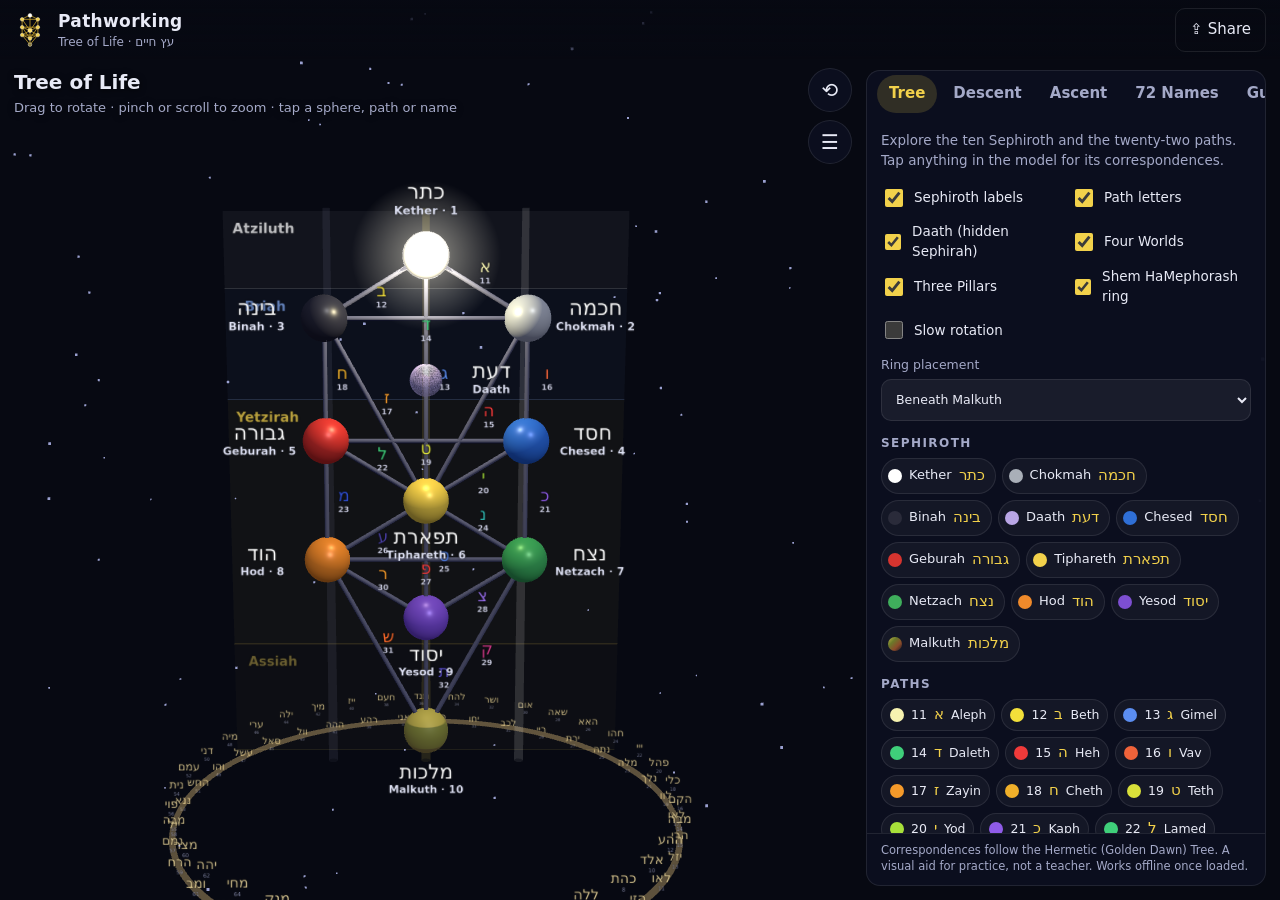
==== pathworking/index.html @ 169f3623 "Publish apps from fe48fe59488e8615f50205cc344f015e249ae3d2" ====
<!DOCTYPE html>
<html lang="en">
<head>
<meta charset="utf-8">
<meta name="viewport" content="width=device-width, initial-scale=1, viewport-fit=cover">
<title>Pathworking — Tree of Life</title>
<meta name="description" content="A 3D Tree of Life for Kabbalistic pathworking: the Lightning Flash descent that opens the channels, the Serpent of Wisdom ascending the 22 paths, and the 72 Names of the Shem HaMephorash.">
<meta name="theme-color" content="#070912">
<meta name="color-scheme" content="dark">
<meta name="apple-mobile-web-app-capable" content="yes">
<meta name="apple-mobile-web-app-status-bar-style" content="black-translucent">
<meta name="apple-mobile-web-app-title" content="Pathworking">
<link rel="manifest" href="manifest.webmanifest">
<link rel="icon" href="icons/icon.svg" type="image/svg+xml">
<link rel="apple-touch-icon" href="icons/apple-touch-icon.png">
<link rel="stylesheet" href="styles.css">
</head>
<body>
<a class="skip-link" href="#panel">Skip to controls</a>

<header class="topbar">
  <div class="brand">
    <svg class="brand-icon" viewBox="0 0 64 64" aria-hidden="true"><use href="icons/icon.svg#tree"></use></svg>
    <div>
      <h1>Pathworking</h1>
      <p class="brand-sub">Tree of Life · עץ חיים</p>
    </div>
  </div>
  <div class="topbar-actions">
    <button id="share-btn" class="btn btn-ghost" type="button" title="Share this app">
      <span aria-hidden="true">⇪</span> Share
    </button>
    <button id="install-btn" class="btn btn-gold" type="button" hidden>Install</button>
  </div>
</header>

<main class="stage">
  <div id="scene" class="scene" aria-live="off"></div>

  <div class="hud" aria-live="polite">
    <div id="hud-title" class="hud-title">Tree of Life</div>
    <div id="hud-sub" class="hud-sub">Drag to rotate · pinch or scroll to zoom · tap a sphere, path or name</div>
  </div>

  <div class="scene-tools">
    <button id="reset-view" class="icon-btn" type="button" title="Reset view" aria-label="Reset view">⟲</button>
    <button id="toggle-panel" class="icon-btn" type="button" title="Show or hide controls" aria-label="Show or hide controls" aria-expanded="true">☰</button>
  </div>

  <div id="toast" class="toast" role="status" aria-live="polite" hidden></div>

  <aside id="panel" class="panel" aria-label="Controls">
    <div class="panel-grip" aria-hidden="true"></div>
    <nav class="tabs" role="tablist" aria-label="Modes">
      <button class="tab" role="tab" data-tab="tree" aria-selected="true">Tree</button>
      <button class="tab" role="tab" data-tab="descent" aria-selected="false">Descent</button>
      <button class="tab" role="tab" data-tab="ascent" aria-selected="false">Ascent</button>
      <button class="tab" role="tab" data-tab="names" aria-selected="false">72 Names</button>
      <button class="tab" role="tab" data-tab="guide" aria-selected="false">Guide</button>
    </nav>

    <div class="panel-body">
      <!-- TREE -->
      <section class="tabpanel" data-tab="tree" role="tabpanel">
        <p class="lead">Explore the ten Sephiroth and the twenty-two paths. Tap anything in the model for its correspondences.</p>
        <div class="toggles">
          <label class="toggle"><input type="checkbox" data-opt="labels" checked> Sephiroth labels</label>
          <label class="toggle"><input type="checkbox" data-opt="pathLabels" checked> Path letters</label>
          <label class="toggle"><input type="checkbox" data-opt="daath" checked> Daath (hidden Sephirah)</label>
          <label class="toggle"><input type="checkbox" data-opt="worlds" checked> Four Worlds</label>
          <label class="toggle"><input type="checkbox" data-opt="pillars" checked> Three Pillars</label>
          <label class="toggle"><input type="checkbox" data-opt="ring" checked> Shem HaMephorash ring</label>
          <label class="toggle"><input type="checkbox" data-opt="autoRotate"> Slow rotation</label>
        </div>
        <label class="field">Ring placement
          <select id="ring-place">
            <option value="base">Beneath Malkuth</option>
            <option value="encircle">Encircling the Tree</option>
            <option value="crown">Above Kether</option>
          </select>
        </label>
        <h2 class="h">Sephiroth</h2>
        <div id="seph-list" class="chip-grid"></div>
        <h2 class="h">Paths</h2>
        <div id="path-list" class="chip-grid chip-grid-dense"></div>
        <div id="detail" class="card" hidden></div>
      </section>

      <!-- DESCENT -->
      <section class="tabpanel" data-tab="descent" role="tabpanel" hidden>
        <p class="lead">The Light descends from the Source and opens each channel in turn. Follow it with your breath, resting at each Sephirah.</p>
        <label class="field">Sequence
          <select id="descent-preset">
            <option value="flash">Lightning Flash — Kether to Malkuth through all ten</option>
            <option value="middle">Middle Pillar — down the Pillar of Equilibrium</option>
          </select>
        </label>
        <div class="transport">
          <button class="btn" data-act="d-restart" type="button" title="Restart">⏮</button>
          <button class="btn" data-act="d-prev" type="button" title="Previous Sephirah">◀</button>
          <button class="btn btn-gold btn-wide" data-act="d-play" type="button">▶ Begin</button>
          <button class="btn" data-act="d-next" type="button" title="Next Sephirah">▶|</button>
        </div>
        <div class="row2">
          <label class="field">Travel (s)<input id="d-travel" type="number" min="0.5" max="30" step="0.5" value="3"></label>
          <label class="field">Rest at each (s)<input id="d-hold" type="number" min="0" max="300" step="1" value="8"></label>
        </div>
        <div class="progress"><div id="d-bar" class="bar"></div></div>
        <ol id="d-steps" class="steps"></ol>
        <div id="d-detail" class="card"></div>
      </section>

      <!-- ASCENT -->
      <section class="tabpanel" data-tab="ascent" role="tabpanel" hidden>
        <p class="lead">The Serpent of Wisdom (Nechushtan) climbs from Malkuth to Kether, touching each of the twenty-two paths in order from the 32nd to the 11th.</p>
        <div class="row2">
          <label class="field">Form
            <select id="serpent-kind">
              <option value="serpent">Serpent — green &amp; gold</option>
              <option value="dragon">Dragon — crimson &amp; gold</option>
            </select>
          </label>
          <label class="field">Seconds per path<input id="s-travel" type="number" min="1" max="120" step="1" value="6"></label>
        </div>
        <div class="transport">
          <button class="btn" data-act="s-restart" type="button" title="Restart">⏮</button>
          <button class="btn" data-act="s-prev" type="button" title="Previous path">◀</button>
          <button class="btn btn-gold btn-wide" data-act="s-play" type="button">▶ Begin ascent</button>
          <button class="btn" data-act="s-next" type="button" title="Next path">▶|</button>
        </div>
        <div class="progress"><div id="s-bar" class="bar bar-green"></div></div>
        <div id="s-detail" class="card"></div>
        <ol id="s-steps" class="steps steps-compact"></ol>
      </section>

      <!-- NAMES -->
      <section class="tabpanel" data-tab="names" role="tabpanel" hidden>
        <p class="lead">The Shem HaMephorash — the 72 Names — is drawn from Exodus 14:19–21. Each verse holds exactly 72 letters; the <em>n</em>th Name joins letter <em>n</em> of verse 19, letter <em>n</em> of verse 20 read backwards, and letter <em>n</em> of verse 21.</p>
        <div class="row2">
          <label class="field">Find a Name<input id="shem-search" type="search" placeholder="number, letters or angel"></label>
          <label class="toggle toggle-inline"><input id="shem-derive" type="checkbox"> Show derivation</label>
        </div>
        <div id="shem-detail" class="card" hidden></div>
        <div id="shem-derivation" class="derivation" hidden></div>
        <div id="shem-grid" class="shem-grid"></div>
      </section>

      <!-- GUIDE -->
      <section class="tabpanel" data-tab="guide" role="tabpanel" hidden>
        <p class="lead">A step-by-step pathworking for any of the twenty-two paths, with the model lighting the way. Suggested timings are only a rhythm; linger where you need to.</p>
        <label class="field">Path
          <select id="guide-path"></select>
        </label>
        <div class="row2">
          <label class="toggle toggle-inline"><input id="guide-auto" type="checkbox"> Auto-advance</label>
          <label class="toggle toggle-inline"><input id="guide-breath" type="checkbox"> Breath pacer</label>
        </div>
        <div id="breath" class="breath" hidden>
          <div class="breath-circle"></div>
          <div class="breath-label" id="breath-label">Inhale</div>
        </div>
        <div class="transport">
          <button class="btn" data-act="g-prev" type="button">◀ Back</button>
          <button class="btn btn-gold btn-wide" data-act="g-play" type="button">▶ Start</button>
          <button class="btn" data-act="g-next" type="button">Next ▶</button>
        </div>
        <div class="progress"><div id="g-bar" class="bar bar-violet"></div></div>
        <div id="g-step" class="card guide-step"></div>
        <ol id="g-steps" class="steps steps-compact"></ol>
        <label class="field">Journal (kept on this device only)
          <textarea id="g-notes" rows="4" placeholder="What did you see, meet, hear? Write it down before it fades."></textarea>
        </label>
      </section>
    </div>

    <footer class="panel-foot">
      <p>Correspondences follow the Hermetic (Golden Dawn) Tree. A visual aid for practice, not a teacher. Works offline once loaded.</p>
    </footer>
  </aside>
</main>

<script type="module" src="app.js"></script>
</body>
</html>
---- pathworking/styles.css ----
/* Pathworking — styles. Dark by design: the model is the light source. */
:root {
  --bg: #070912;
  --panel: rgba(13, 16, 32, 0.92);
  --panel-solid: #0d1020;
  --line: rgba(255, 255, 255, 0.09);
  --text: #e8eaf6;
  --muted: #a4a9c8;
  --gold: #f2d14b;
  --gold-deep: #c9a227;
  --violet: #9a7cf0;
  --green: #5fd38a;
  --danger: #f06a6a;
  --radius: 14px;
  --panel-w: 400px;
  --top-h: 60px;
  --font: system-ui, -apple-system, "Segoe UI", Roboto, "Helvetica Neue", Arial, sans-serif;
  --hebrew: "Noto Serif Hebrew", "David", "Times New Roman", serif;
}
* { box-sizing: border-box; }
[hidden] { display: none !important; }
html, body { height: 100%; margin: 0; }
body {
  background: var(--bg);
  color: var(--text);
  font: 15px/1.45 var(--font);
  overflow: hidden;
  -webkit-tap-highlight-color: transparent;
}
h1, h2, h3, p { margin: 0; }
button, input, select, textarea { font: inherit; color: inherit; }
.skip-link { position: absolute; left: -999px; top: 8px; background: var(--gold); color: #000; padding: 8px 12px; border-radius: 8px; z-index: 100; }
.skip-link:focus { left: 8px; }

/* top bar */
.topbar {
  position: fixed; inset: 0 0 auto 0; height: var(--top-h);
  padding: 0 14px 0 12px; padding-top: env(safe-area-inset-top);
  display: flex; align-items: center; justify-content: space-between; gap: 12px;
  background: linear-gradient(to bottom, rgba(7, 9, 18, 0.95), rgba(7, 9, 18, 0.55));
  z-index: 20;
}
.brand { display: flex; align-items: center; gap: 10px; }
.brand-icon { width: 36px; height: 36px; }
.brand h1 { font-size: 17px; font-weight: 700; letter-spacing: 0.02em; }
.brand-sub { font-size: 12px; color: var(--muted); }
.topbar-actions { display: flex; gap: 8px; }

/* buttons */
.btn {
  border: 1px solid var(--line); background: rgba(255, 255, 255, 0.05);
  border-radius: 10px; padding: 10px 14px; cursor: pointer; min-height: 44px; min-width: 44px;
  transition: background .15s, transform .05s;
}
.btn:hover { background: rgba(255, 255, 255, 0.1); }
.btn:active { transform: translateY(1px); }
.btn:focus-visible, .tab:focus-visible, .icon-btn:focus-visible, .chip:focus-visible, .shem:focus-visible { outline: 2px solid var(--gold); outline-offset: 2px; }
.btn-gold { background: var(--gold); color: #1a1400; border-color: var(--gold-deep); font-weight: 700; }
.btn-gold:hover { background: #ffe066; }
.btn-ghost { background: transparent; }
.btn-wide { flex: 1; }
.icon-btn {
  width: 44px; height: 44px; border-radius: 50%; border: 1px solid var(--line);
  background: var(--panel); color: var(--text); font-size: 20px; cursor: pointer;
  backdrop-filter: blur(8px);
}

/* stage */
.stage { position: fixed; inset: 0; }
.scene { position: absolute; inset: 0; }
.scene canvas { display: block; width: 100% !important; height: 100% !important; }
.hud {
  position: absolute; left: 14px; top: calc(var(--top-h) + env(safe-area-inset-top) + 8px);
  max-width: min(60vw, 420px); pointer-events: none; z-index: 5;
  text-shadow: 0 1px 6px rgba(0, 0, 0, 0.8);
}
.hud-title { font-size: 20px; font-weight: 700; }
@media (max-width: 899px) { .hud-title { font-size: 16px; } .hud-sub { font-size: 12px; } .hud { max-width: 64vw; } }
.hud-sub { font-size: 13px; color: var(--muted); margin-top: 2px; }
.hud .heb { font-family: var(--hebrew); font-size: 1.25em; color: var(--gold); margin-left: 6px; }
.scene-tools { position: absolute; right: 14px; top: calc(var(--top-h) + env(safe-area-inset-top) + 8px); display: flex; flex-direction: column; gap: 8px; z-index: 6; }

.toast {
  position: absolute; left: 50%; bottom: calc(50vh + 12px); transform: translateX(-50%);
  background: var(--gold); color: #1a1400; padding: 10px 16px; border-radius: 999px; font-weight: 600;
  z-index: 30; box-shadow: 0 6px 24px rgba(0, 0, 0, 0.5);
}

/* panel: bottom sheet on phones, side panel on wide screens */
.panel {
  position: absolute; left: 0; right: 0; bottom: 0; z-index: 10;
  background: var(--panel); backdrop-filter: blur(14px); -webkit-backdrop-filter: blur(14px);
  border-top: 1px solid var(--line); border-radius: 18px 18px 0 0;
  display: flex; flex-direction: column;
  max-height: 52vh; transition: transform .25s ease;
  padding-bottom: env(safe-area-inset-bottom);
}
.panel.collapsed { transform: translateY(calc(100% - 58px - env(safe-area-inset-bottom))); }
.panel-grip { width: 44px; height: 4px; border-radius: 2px; background: rgba(255, 255, 255, 0.25); margin: 8px auto 4px; }
.tabs { display: flex; gap: 4px; padding: 4px 10px 8px; overflow-x: auto; scrollbar-width: none; }
.tabs::-webkit-scrollbar { display: none; }
.tab {
  flex: 1 0 auto; border: 0; background: transparent; color: var(--muted); padding: 8px 12px; min-height: 38px;
  border-radius: 999px; cursor: pointer; white-space: nowrap; font-weight: 600;
}
.tab[aria-selected="true"] { background: rgba(242, 209, 75, 0.16); color: var(--gold); }
.panel-body { overflow-y: auto; padding: 4px 14px 12px; flex: 1; -webkit-overflow-scrolling: touch; }
.panel-foot { padding: 8px 14px 10px; border-top: 1px solid var(--line); font-size: 11.5px; color: var(--muted); }

@media (min-width: 900px) {
  .panel {
    top: calc(var(--top-h) + env(safe-area-inset-top) + 10px); right: 14px; bottom: 14px; left: auto; width: var(--panel-w);
    max-height: none; border-radius: var(--radius); border: 1px solid var(--line);
  }
  .panel.collapsed { transform: translateX(calc(100% + 20px)); }
  .panel-grip { display: none; }
  .scene-tools { right: calc(var(--panel-w) + 28px); }
  .panel.collapsed ~ .scene-tools, .stage.panel-hidden .scene-tools { right: 14px; }
  .hud { max-width: calc(100vw - var(--panel-w) - 120px); }
  .toast { bottom: 28px; }
}

/* content */
.lead { color: var(--muted); font-size: 13.5px; margin: 6px 0 10px; }
.h { font-size: 12px; text-transform: uppercase; letter-spacing: 0.12em; color: var(--muted); margin: 14px 0 6px; }
.toggles { display: grid; grid-template-columns: 1fr 1fr; gap: 6px 10px; margin: 6px 0; }
.toggle { display: flex; align-items: center; gap: 8px; min-height: 36px; font-size: 13.5px; }
.toggle input { width: 18px; height: 18px; accent-color: var(--gold); }
.toggle-inline { margin-top: 18px; }
.field { display: flex; flex-direction: column; gap: 4px; font-size: 12.5px; color: var(--muted); margin: 8px 0; }
.field input, .field select, .field textarea {
  background: rgba(255, 255, 255, 0.06); border: 1px solid var(--line); border-radius: 10px;
  padding: 9px 10px; color: var(--text); min-height: 42px; width: 100%;
}
.field textarea { min-height: 80px; resize: vertical; }
.field select option { background: var(--panel-solid); }
.row2 { display: grid; grid-template-columns: 1fr 1fr; gap: 10px; }
.transport { display: flex; gap: 6px; margin: 8px 0; }
.progress { height: 6px; background: rgba(255, 255, 255, 0.08); border-radius: 3px; overflow: hidden; margin: 6px 0 10px; }
.bar { height: 100%; width: 0%; background: linear-gradient(90deg, #fff6c8, var(--gold)); transition: width .2s linear; }
.bar-green { background: linear-gradient(90deg, #cfffdd, var(--green)); }
.bar-violet { background: linear-gradient(90deg, #e2d8ff, var(--violet)); }

.steps { list-style: none; margin: 6px 0; padding: 0; display: grid; gap: 4px; }
.steps li {
  display: flex; align-items: center; gap: 10px; padding: 8px 10px; border-radius: 10px;
  border: 1px solid transparent; background: rgba(255, 255, 255, 0.03); cursor: pointer; min-height: 40px;
}
.steps li .dot { width: 12px; height: 12px; border-radius: 50%; flex: none; box-shadow: 0 0 0 2px rgba(0,0,0,.4) inset; }
.steps li .heb { font-family: var(--hebrew); font-size: 17px; color: var(--gold); min-width: 2.4em; text-align: right; }
.steps li .num { color: var(--muted); font-size: 12px; min-width: 1.6em; }
.steps li .lbl { flex: 1; }
.steps li .sub { color: var(--muted); font-size: 12px; }
.steps li.done { opacity: 0.55; }
.steps li.active { border-color: var(--gold); background: rgba(242, 209, 75, 0.1); opacity: 1; }
.steps-compact { grid-template-columns: 1fr 1fr; }
.steps-compact li { padding: 6px 8px; min-height: 36px; }

.chip-grid { display: flex; flex-wrap: wrap; gap: 6px; }
.chip {
  border: 1px solid var(--line); background: rgba(255, 255, 255, 0.04); border-radius: 999px;
  padding: 6px 10px 6px 6px; display: inline-flex; align-items: center; gap: 7px; cursor: pointer; min-height: 36px; font-size: 13px;
}
.chip .dot { width: 14px; height: 14px; border-radius: 50%; }
.chip .heb { font-family: var(--hebrew); color: var(--gold); font-size: 15px; }
.chip.active { border-color: var(--gold); }
.chip-grid-dense .chip { padding: 4px 8px; min-height: 32px; font-size: 12.5px; }

.card {
  margin: 10px 0; padding: 12px 14px; border-radius: var(--radius);
  background: rgba(255, 255, 255, 0.05); border: 1px solid var(--line);
}
.card .title { display: flex; align-items: baseline; gap: 10px; flex-wrap: wrap; }
.card .title .heb { font-family: var(--hebrew); font-size: 28px; color: var(--gold); }
.card .title .name { font-size: 18px; font-weight: 700; }
.card .title .meta { color: var(--muted); font-size: 13px; }
.card dl { display: grid; grid-template-columns: auto 1fr; gap: 3px 12px; margin: 8px 0 0; font-size: 13.5px; }
.card dt { color: var(--muted); }
.card dd { margin: 0; }
.card dd .heb { font-family: var(--hebrew); color: var(--gold); margin-left: 6px; }
.card .note { margin-top: 8px; color: var(--muted); font-size: 13px; }
.card .swatch { display: inline-block; width: 12px; height: 12px; border-radius: 3px; vertical-align: -2px; margin-right: 6px; border: 1px solid rgba(255,255,255,.25); }
.card .big-heb { font-family: var(--hebrew); font-size: 52px; line-height: 1.1; color: var(--gold); text-align: center; letter-spacing: 0.06em; text-shadow: 0 0 24px rgba(242, 209, 75, 0.45); margin: 6px 0; }
.card .center { text-align: center; color: var(--muted); }
.card .close { float: right; background: transparent; border: 0; color: var(--muted); font-size: 18px; cursor: pointer; min-width: 36px; min-height: 36px; }

.guide-step .step-title { font-size: 17px; font-weight: 700; margin-bottom: 4px; }
.guide-step .step-where { color: var(--muted); font-size: 12.5px; margin-bottom: 8px; }
.guide-step p { margin: 6px 0; }
.guide-step .vibrate { font-weight: 700; color: var(--gold); }
.guide-step .timer { display: flex; justify-content: space-between; color: var(--muted); font-size: 12.5px; margin-top: 8px; }

.shem-grid { display: grid; grid-template-columns: repeat(auto-fill, minmax(78px, 1fr)); gap: 6px; margin-top: 8px; }
.shem {
  border: 1px solid var(--line); background: rgba(255, 255, 255, 0.04); border-radius: 10px; padding: 6px 4px; cursor: pointer;
  display: flex; flex-direction: column; align-items: center; gap: 2px; min-height: 64px;
}
.shem .heb { font-family: var(--hebrew); font-size: 22px; color: var(--gold); }
.shem .num { font-size: 11px; color: var(--muted); }
.shem .ang { font-size: 10.5px; color: var(--text); opacity: 0.85; white-space: nowrap; overflow: hidden; text-overflow: ellipsis; max-width: 100%; }
.shem.active { border-color: var(--gold); background: rgba(242, 209, 75, 0.12); }
.shem.dim { opacity: 0.3; }

.derivation { margin: 8px 0; padding: 10px; border-radius: var(--radius); background: rgba(255, 255, 255, 0.04); border: 1px solid var(--line); overflow-x: auto; }
.derivation .vrow { display: flex; align-items: center; gap: 8px; margin: 4px 0; }
.derivation .vlabel { font-size: 11px; color: var(--muted); min-width: 56px; }
.derivation .vletters { display: flex; flex-direction: row-reverse; gap: 1px; }
.derivation .vl { font-family: var(--hebrew); font-size: 15px; width: 15px; text-align: center; color: var(--muted); border-radius: 3px; }
.derivation .vl.hit { color: #1a1400; background: var(--gold); font-weight: 700; }
.derivation .vl.col { background: rgba(242, 209, 75, 0.14); }
.derivation .vnote { font-size: 11.5px; color: var(--muted); margin-top: 6px; }

/* breath pacer */
.breath { display: grid; place-items: center; height: 120px; position: relative; margin: 4px 0; }
.breath-circle {
  width: 56px; height: 56px; border-radius: 50%;
  background: radial-gradient(circle, rgba(255, 246, 200, 0.95), rgba(242, 209, 75, 0.35));
  box-shadow: 0 0 30px rgba(242, 209, 75, 0.4);
  animation: box-breath 16s ease-in-out infinite;
}
.breath-label { position: absolute; bottom: 2px; color: var(--muted); font-size: 12.5px; }
@keyframes box-breath {
  0% { transform: scale(0.6); } 25% { transform: scale(1.6); } 50% { transform: scale(1.6); } 75% { transform: scale(0.6); } 100% { transform: scale(0.6); }
}
@media (prefers-reduced-motion: reduce) {
  .breath-circle { animation-duration: 16s; }
  .panel, .bar { transition: none; }
}
.sr-only { position: absolute; width: 1px; height: 1px; overflow: hidden; clip: rect(0 0 0 0); }
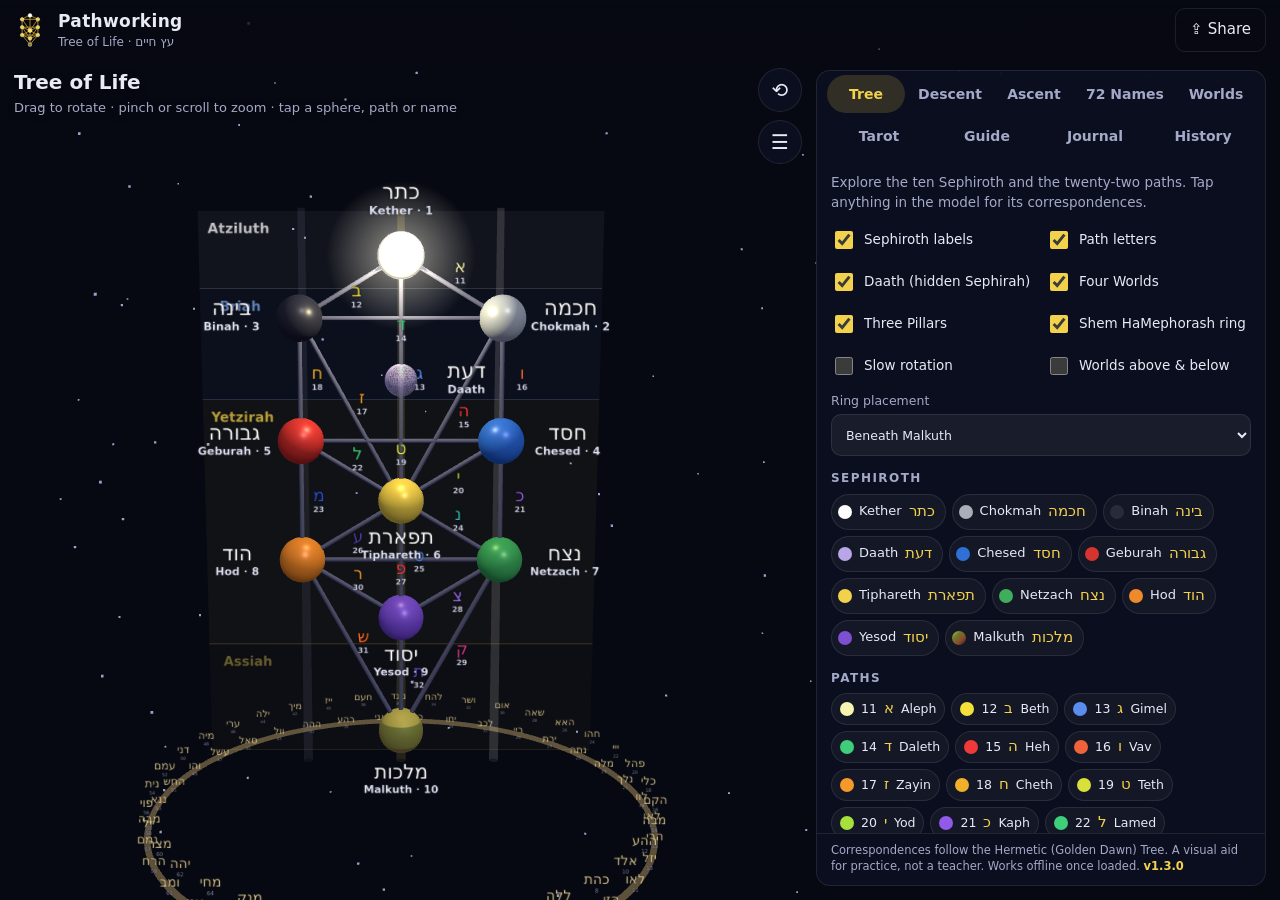
==== commit e1247e39: "Publish apps from 6b3a32b280dfa34b4a1d6c3a99dc6ec7cbdf11f5" ====
--- a/pathworking/index.html
+++ b/pathworking/index.html
@@ -4,7 +4,7 @@
 <meta charset="utf-8">
 <meta name="viewport" content="width=device-width, initial-scale=1, viewport-fit=cover">
 <title>Pathworking — Tree of Life</title>
-<meta name="description" content="A 3D Tree of Life for Kabbalistic pathworking: the Lightning Flash descent that opens the channels, the Serpent of Wisdom ascending the 22 paths, and the 72 Names of the Shem HaMephorash.">
+<meta name="description" content="A 3D Tree of Life for Kabbalistic pathworking: the Lightning Flash descent that opens the channels, the Serpent of Wisdom ascending the 22 paths, the 72 Names of the Shem HaMephorash, a guided pathworking with protection and preparation, and a private journal.">
 <meta name="theme-color" content="#070912">
 <meta name="color-scheme" content="dark">
 <meta name="apple-mobile-web-app-capable" content="yes">
@@ -56,7 +56,11 @@
       <button class="tab" role="tab" data-tab="descent" aria-selected="false">Descent</button>
       <button class="tab" role="tab" data-tab="ascent" aria-selected="false">Ascent</button>
       <button class="tab" role="tab" data-tab="names" aria-selected="false">72 Names</button>
+      <button class="tab" role="tab" data-tab="worlds" aria-selected="false">Worlds</button>
+      <button class="tab" role="tab" data-tab="tarot" aria-selected="false">Tarot</button>
       <button class="tab" role="tab" data-tab="guide" aria-selected="false">Guide</button>
+      <button class="tab" role="tab" data-tab="journal" aria-selected="false">Journal</button>
+      <button class="tab" role="tab" data-tab="history" aria-selected="false">History</button>
     </nav>
 
     <div class="panel-body">
@@ -71,6 +75,7 @@
           <label class="toggle"><input type="checkbox" data-opt="pillars" checked> Three Pillars</label>
           <label class="toggle"><input type="checkbox" data-opt="ring" checked> Shem HaMephorash ring</label>
           <label class="toggle"><input type="checkbox" data-opt="autoRotate"> Slow rotation</label>
+          <label class="toggle"><input type="checkbox" data-opt="ladder"> Worlds above &amp; below</label>
         </div>
         <label class="field">Ring placement
           <select id="ring-place">
@@ -145,12 +150,92 @@
         <div id="shem-grid" class="shem-grid"></div>
       </section>
 
+      <!-- WORLDS -->
+      <section class="tabpanel" data-tab="worlds" role="tabpanel" hidden>
+        <p class="lead">The Tree you see is the Tree of one World. Four Worlds rise above it in ever subtler substance, and four Shells hang inverted below it. Tap a World on the model or in the list for its attributes.</p>
+        <label class="toggle"><input type="checkbox" id="ladder-toggle"> Show the Worlds above and the Shells below on the model (Jacob's Ladder)</label>
+        <h2 class="h">The Four Worlds above</h2>
+        <div id="worlds-list" class="world-list"></div>
+        <h2 class="h">The Four Shells below</h2>
+        <div id="shells-list" class="world-list"></div>
+        <div id="world-detail" class="card" hidden></div>
+        <details class="prep-sec" data-sec="ladder">
+          <summary><span class="prep-num">§</span> Jacob's Ladder <span class="prep-sub">how the Worlds join</span></summary>
+          <div class="prep-body" id="ladder-note"></div>
+        </details>
+        <details class="prep-sec prep-danger" data-sec="qliphoth">
+          <summary><span class="prep-num">!</span> The ten Qliphoth <span class="prep-sub">the shadow of each Sephirah</span></summary>
+          <div class="prep-body" id="qliphoth-note"></div>
+        </details>
+      </section>
+
+      <!-- TAROT -->
+      <section class="tabpanel" data-tab="tarot" role="tabpanel" hidden>
+        <p class="lead">The seventy-eight cards laid on the Tree: the twenty-two trumps on the paths, the forty pips on the Sephiroth in the four Worlds, the sixteen court cards on the letters of the Name. Tap a card; the model lights where it lives.</p>
+        <div class="row2">
+          <label class="field">Show
+            <select id="tarot-filter">
+              <option value="major">Major Arcana · the 22 trumps</option>
+              <option value="wands">Wands · Fire · Atziluth</option>
+              <option value="cups">Cups · Water · Briah</option>
+              <option value="swords">Swords · Air · Yetzirah</option>
+              <option value="pentacles">Pentacles · Earth · Assiah</option>
+            </select>
+          </label>
+          <label class="field">Find a card<input id="tarot-search" type="search" placeholder="name, path, title"></label>
+        </div>
+        <div id="tarot-detail" class="card" hidden></div>
+        <div id="tarot-grid" class="tarot-grid"></div>
+        <details class="prep-sec" data-sec="tarot-uses">
+          <summary><span class="prep-num">1</span> How the Tarot is used <span class="prep-sub">pathworking, meditation, divination</span></summary>
+          <div class="prep-body" id="tarot-uses"></div>
+        </details>
+        <details class="prep-sec" data-sec="tarot-secret">
+          <summary><span class="prep-num">2</span> The hidden teaching <span class="prep-sub">what the cards keep, and who kept them</span></summary>
+          <div class="prep-body" id="tarot-secret"></div>
+        </details>
+        <details class="prep-sec" data-sec="tarot-sources">
+          <summary><span class="prep-num">§</span> Sources</summary>
+          <div class="prep-body" id="tarot-sources"></div>
+        </details>
+      </section>
+
       <!-- GUIDE -->
       <section class="tabpanel" data-tab="guide" role="tabpanel" hidden>
-        <p class="lead">A step-by-step pathworking for any of the twenty-two paths, with the model lighting the way. Suggested timings are only a rhythm; linger where you need to.</p>
+        <p class="lead">A step-by-step pathworking for any of the twenty-two paths, with the model lighting the way. Suggested timings are only a rhythm; linger where you need to. <strong>Read the preparation sections below before your first journey.</strong></p>
+
+        <div id="prep" class="prep">
+          <details class="prep-sec" data-sec="order">
+            <summary><span class="prep-num">1</span> Order of operations <span class="prep-sub">how to approach the Tree</span></summary>
+            <div class="prep-body" id="prep-order"></div>
+          </details>
+          <details class="prep-sec prep-danger" data-sec="dangers">
+            <summary><span class="prep-num">2</span> Dangers <span class="prep-sub">read before proceeding</span></summary>
+            <div class="prep-body" id="prep-dangers"></div>
+          </details>
+          <details class="prep-sec" data-sec="entering">
+            <summary><span class="prep-num">3</span> Entering the Tree <span class="prep-sub">three visualizations</span></summary>
+            <div class="prep-body" id="prep-entering"></div>
+          </details>
+          <details class="prep-sec" data-sec="protection">
+            <summary><span class="prep-num">4</span> Protection <span class="prep-sub">the symbols between Sephiroth</span></summary>
+            <div class="prep-body" id="prep-protection"></div>
+          </details>
+          <details class="prep-sec" data-sec="integration">
+            <summary><span class="prep-num">5</span> Integration <span class="prep-sub">before the next path</span></summary>
+            <div class="prep-body" id="prep-integration"></div>
+          </details>
+          <details class="prep-sec" data-sec="sources">
+            <summary><span class="prep-num">§</span> Sources <span class="prep-sub">where this comes from</span></summary>
+            <div class="prep-body" id="prep-sources"></div>
+          </details>
+        </div>
+
+        <h2 class="h">Guided pathworking</h2>
         <label class="field">Path
           <select id="guide-path"></select>
         </label>
+        <div id="guide-readiness" class="readiness"></div>
         <div class="row2">
           <label class="toggle toggle-inline"><input id="guide-auto" type="checkbox"> Auto-advance</label>
           <label class="toggle toggle-inline"><input id="guide-breath" type="checkbox"> Breath pacer</label>
@@ -167,14 +252,55 @@
         <div class="progress"><div id="g-bar" class="bar bar-violet"></div></div>
         <div id="g-step" class="card guide-step"></div>
         <ol id="g-steps" class="steps steps-compact"></ol>
-        <label class="field">Journal (kept on this device only)
-          <textarea id="g-notes" rows="4" placeholder="What did you see, meet, hear? Write it down before it fades."></textarea>
+        <label class="field">Quick notes for this path (kept on this device only)
+          <textarea id="g-notes" rows="3" placeholder="What did you see, meet, hear? Write it down before it fades."></textarea>
         </label>
+        <button class="btn btn-wide" id="g-log" type="button">✎ Log this session in the Journal</button>
+      </section>
+
+      <!-- JOURNAL -->
+      <section class="tabpanel" data-tab="journal" role="tabpanel" hidden>
+        <p class="lead">A record of every working and of what followed it in ordinary life. Everything stays on this device. Export regularly.</p>
+        <div id="j-summary" class="j-summary"></div>
+        <div class="transport">
+          <button class="btn btn-gold btn-wide" id="j-new" type="button">+ New entry</button>
+          <button class="btn" id="j-export" type="button" title="Export journal as JSON">⇩ JSON</button>
+          <button class="btn" id="j-export-md" type="button" title="Export journal as Markdown">⇩ MD</button>
+          <label class="btn" title="Import a JSON export">⇧<input id="j-import" type="file" accept="application/json" class="sr-only"></label>
+        </div>
+        <div class="row2">
+          <label class="field">Filter by path
+            <select id="j-filter"><option value="">All paths</option></select>
+          </label>
+          <label class="field">Sort
+            <select id="j-sort"><option value="newest">Newest first</option><option value="oldest">Oldest first</option><option value="path">By path</option></select>
+          </label>
+        </div>
+        <div id="j-editor" class="card j-editor" hidden></div>
+        <div id="j-list" class="j-list"></div>
+      </section>
+
+      <!-- HISTORY -->
+      <section class="tabpanel" data-tab="history" role="tabpanel" hidden>
+        <p class="lead">What changed in each release of this app: features added, things adjusted, and what was fixed. Newest first.</p>
+        <div class="row2">
+          <label class="field">Show
+            <select id="hist-filter">
+              <option value="">Everything</option>
+              <option value="feature">Features</option>
+              <option value="adjusted">Adjusted</option>
+              <option value="fixed">Fixed</option>
+              <option value="content">Content</option>
+            </select>
+          </label>
+          <div class="field">Current version<div id="hist-version" class="hist-version"></div></div>
+        </div>
+        <div id="hist-list" class="hist-list"></div>
       </section>
     </div>
 
     <footer class="panel-foot">
-      <p>Correspondences follow the Hermetic (Golden Dawn) Tree. A visual aid for practice, not a teacher. Works offline once loaded.</p>
+      <p>Correspondences follow the Hermetic (Golden Dawn) Tree. A visual aid for practice, not a teacher. Works offline once loaded. <span id="app-version" class="ver"></span></p>
     </footer>
   </aside>
 </main>
--- a/pathworking/styles.css
+++ b/pathworking/styles.css
@@ -12,7 +12,7 @@
   --green: #5fd38a;
   --danger: #f06a6a;
   --radius: 14px;
-  --panel-w: 400px;
+  --panel-w: 450px;
   --top-h: 60px;
   --font: system-ui, -apple-system, "Segoe UI", Roboto, "Helvetica Neue", Arial, sans-serif;
   --hebrew: "Noto Serif Hebrew", "David", "Times New Roman", serif;
@@ -100,7 +100,7 @@
 .tabs { display: flex; gap: 4px; padding: 4px 10px 8px; overflow-x: auto; scrollbar-width: none; }
 .tabs::-webkit-scrollbar { display: none; }
 .tab {
-  flex: 1 0 auto; border: 0; background: transparent; color: var(--muted); padding: 8px 12px; min-height: 38px;
+  flex: 1 0 auto; border: 0; background: transparent; color: var(--muted); padding: 8px 10px; min-height: 38px;
   border-radius: 999px; cursor: pointer; white-space: nowrap; font-weight: 600;
 }
 .tab[aria-selected="true"] { background: rgba(242, 209, 75, 0.16); color: var(--gold); }
@@ -114,6 +114,7 @@
   }
   .panel.collapsed { transform: translateX(calc(100% + 20px)); }
   .panel-grip { display: none; }
+  .tab { padding: 8px 9px; font-size: 14px; }
   .scene-tools { right: calc(var(--panel-w) + 28px); }
   .panel.collapsed ~ .scene-tools, .stage.panel-hidden .scene-tools { right: 14px; }
   .hud { max-width: calc(100vw - var(--panel-w) - 120px); }
@@ -227,3 +228,181 @@
   .panel, .bar { transition: none; }
 }
 .sr-only { position: absolute; width: 1px; height: 1px; overflow: hidden; clip: rect(0 0 0 0); }
+
+/* ───────────── guide: preparation sections ───────────── */
+.prep { display: grid; gap: 6px; margin: 8px 0 4px; }
+.prep-sec { border: 1px solid var(--line); border-radius: var(--radius); background: rgba(255, 255, 255, 0.035); }
+.prep-sec summary {
+  display: flex; align-items: center; gap: 10px; padding: 10px 12px; cursor: pointer; list-style: none; font-weight: 600; min-height: 44px;
+}
+.prep-sec summary::-webkit-details-marker { display: none; }
+.prep-sec summary::after { content: "⌄"; margin-left: auto; color: var(--muted); transition: transform .2s; }
+.prep-sec[open] summary::after { transform: rotate(180deg); }
+.prep-num { width: 24px; height: 24px; border-radius: 50%; display: grid; place-items: center; font-size: 12px; background: rgba(242, 209, 75, 0.16); color: var(--gold); flex: none; }
+.prep-sub { color: var(--muted); font-weight: 400; font-size: 12.5px; }
+.prep-danger .prep-num { background: rgba(240, 106, 106, 0.18); color: var(--danger); }
+.prep-body { padding: 0 12px 12px; font-size: 13.5px; }
+.prep-body p { margin: 6px 0; }
+.prep-intro { color: var(--muted); font-style: italic; }
+.prep-steps { margin: 6px 0 0; padding-left: 0; list-style: none; counter-reset: ps; display: grid; gap: 8px; }
+.prep-steps li { counter-increment: ps; padding: 8px 10px 8px 34px; position: relative; border-left: 2px solid rgba(242, 209, 75, 0.35); background: rgba(255, 255, 255, 0.025); border-radius: 0 10px 10px 0; }
+.prep-steps li::before { content: counter(ps); position: absolute; left: 8px; top: 9px; width: 18px; height: 18px; border-radius: 50%; background: var(--gold); color: #1a1400; font-size: 11px; font-weight: 700; display: grid; place-items: center; }
+.ps-head { display: flex; justify-content: space-between; gap: 8px; align-items: baseline; flex-wrap: wrap; }
+.ps-when { color: var(--muted); font-size: 12px; white-space: nowrap; }
+.src { display: flex; gap: 4px; flex-wrap: wrap; margin-top: 4px; }
+.src-tag { font-size: 10.5px; color: var(--muted); border: 1px solid var(--line); border-radius: 999px; padding: 1px 7px; cursor: help; }
+.danger { padding: 8px 10px; margin: 8px 0; border-left: 2px solid var(--danger); background: rgba(240, 106, 106, 0.06); border-radius: 0 10px 10px 0; }
+.stop { padding: 10px 12px; margin-top: 10px; border-radius: 10px; background: rgba(240, 106, 106, 0.14); border: 1px solid rgba(240, 106, 106, 0.4); }
+.method { padding: 8px 0; border-top: 1px solid var(--line); }
+.method:first-of-type { border-top: 0; }
+.method > strong { display: block; margin-bottom: 2px; color: var(--gold); }
+.note { color: var(--muted); font-size: 12.5px; }
+.rules { margin: 6px 0; padding-left: 18px; display: grid; gap: 4px; }
+.vtable { width: 100%; border-collapse: collapse; font-size: 12px; margin: 8px 0; }
+.vtable th { text-align: left; color: var(--muted); font-weight: 600; padding: 4px 6px; border-bottom: 1px solid var(--line); }
+.vtable td { padding: 5px 6px; border-bottom: 1px solid rgba(255, 255, 255, 0.05); vertical-align: top; }
+.vtable .dot { display: inline-block; width: 9px; height: 9px; border-radius: 50%; margin-right: 5px; }
+.sources { margin: 6px 0; padding-left: 0; list-style: none; display: grid; gap: 8px; }
+.sources .sub { color: var(--muted); font-size: 12.5px; }
+.quarters { display: grid; grid-template-columns: repeat(4, 1fr); gap: 6px; margin: 8px 0; }
+.quarter { display: grid; gap: 1px; text-align: center; padding: 8px 4px; border-radius: 10px; border: 1px solid var(--line); border-top: 3px solid var(--qc); background: rgba(255, 255, 255, 0.03); }
+.q-dir { font-size: 11px; color: var(--muted); text-transform: uppercase; letter-spacing: .08em; }
+.q-name { font-weight: 700; color: var(--gold); }
+.q-arch { font-size: 12px; }
+
+/* symbol diagrams */
+.sym { margin: 8px auto; width: 150px; text-align: center; }
+.sym svg { width: 100%; height: auto; display: block; }
+.sym figcaption { color: var(--muted); font-size: 11.5px; margin-top: 2px; }
+.sym-wide { width: 190px; }
+.sym-row { display: flex; gap: 10px; justify-content: center; flex-wrap: wrap; }
+.sym-row .sym { margin: 6px 0; width: 140px; }
+
+/* readiness + guide tweaks */
+.readiness { display: grid; gap: 4px; font-size: 12.5px; color: var(--muted); margin: -2px 0 8px; }
+.readiness .ok, .ok { color: var(--green); font-weight: 700; }
+.readiness .warn, .warn { color: var(--danger); font-weight: 700; }
+.readiness .dim, .dim { color: var(--muted); }
+.steps li .shield { color: var(--green); font-size: 12px; }
+.guide-step .sym-row .sym { width: 120px; }
+.guide-step strong { color: var(--text); }
+#g-log { margin: 6px 0 8px; }
+
+/* ───────────── journal ───────────── */
+.j-summary { display: grid; grid-template-columns: repeat(3, 1fr); gap: 6px; margin: 6px 0 8px; }
+.j-stat { padding: 8px; border-radius: 10px; background: rgba(255, 255, 255, 0.04); border: 1px solid var(--line); text-align: center; display: grid; }
+.j-stat b { font-size: 20px; color: var(--gold); }
+.j-stat span { font-size: 11px; color: var(--muted); }
+.j-paths { grid-column: 1 / -1; display: flex; flex-wrap: wrap; gap: 4px; }
+.jp { width: 28px; height: 24px; display: grid; place-items: center; font-size: 11px; border-radius: 6px; border: 1px solid var(--line); color: var(--muted); background: rgba(255, 255, 255, 0.03); }
+.jp.on { background: var(--pc); color: #0b0c14; border-color: transparent; font-weight: 700; }
+.transport .btn input { position: absolute; }
+.j-list { display: grid; gap: 6px; }
+.j-entry { padding: 10px 12px; border-radius: var(--radius); background: rgba(255, 255, 255, 0.04); border: 1px solid var(--line); cursor: pointer; }
+.j-entry:hover { background: rgba(255, 255, 255, 0.07); }
+.j-row { display: flex; align-items: center; gap: 8px; flex-wrap: wrap; }
+.j-row .dot { width: 10px; height: 10px; border-radius: 50%; flex: none; }
+.j-row .heb { font-family: var(--hebrew); color: var(--gold); }
+.j-date { margin-left: auto; color: var(--muted); font-size: 12px; }
+.j-meta { color: var(--muted); font-size: 12px; margin-top: 2px; }
+.j-text { margin: 6px 0 0; font-size: 13px; }
+.j-effects { display: grid; gap: 2px; margin-top: 6px; font-size: 12px; color: var(--muted); }
+.j-effects b { color: var(--text); font-weight: 600; }
+.j-editor { padding-bottom: 14px; }
+.j-head { display: flex; justify-content: space-between; align-items: center; font-size: 16px; }
+.jh { font-size: 12px; text-transform: uppercase; letter-spacing: .12em; color: var(--gold); margin: 14px 0 4px; }
+.jh .sub { text-transform: none; letter-spacing: 0; color: var(--muted); font-weight: 400; }
+.checks { display: grid; grid-template-columns: 1fr 1fr; gap: 2px 10px; }
+.checks .toggle { min-height: 32px; font-size: 12.5px; align-items: flex-start; padding-top: 6px; }
+.checks .toggle input { margin-top: 2px; flex: none; }
+.scale { display: flex; gap: 4px; align-items: center; flex-wrap: wrap; }
+.scale button { width: 34px; height: 34px; border-radius: 8px; border: 1px solid var(--line); background: rgba(255, 255, 255, 0.05); cursor: pointer; }
+.scale button.on { background: var(--gold); color: #1a1400; font-weight: 700; border-color: var(--gold-deep); }
+.scale-lbl { display: flex; justify-content: space-between; width: 100%; font-size: 10.5px; color: var(--muted); }
+.effects { display: grid; gap: 4px; margin: 4px 0; }
+.effect { display: grid; grid-template-columns: auto auto 1fr auto; gap: 8px; align-items: center; font-size: 12.5px; padding: 6px 8px; border-radius: 8px; background: rgba(255, 255, 255, 0.04); }
+.ef-date { color: var(--muted); white-space: nowrap; }
+.ef-kind { color: var(--gold); font-weight: 600; white-space: nowrap; }
+.ef-del { background: transparent; border: 0; color: var(--muted); cursor: pointer; min-width: 28px; min-height: 28px; }
+.ef-add { display: grid; grid-template-columns: auto auto 1fr auto; gap: 6px; align-items: center; margin-top: 6px; }
+.ef-add input, .ef-add select { background: rgba(255, 255, 255, 0.06); border: 1px solid var(--line); border-radius: 10px; padding: 8px; color: var(--text); min-height: 40px; min-width: 0; }
+.btn-danger { border-color: rgba(240, 106, 106, 0.5); color: var(--danger); }
+.center { text-align: center; }
+@media (max-width: 420px) { .ef-add { grid-template-columns: 1fr 1fr; } .ef-add input:last-of-type { grid-column: 1 / -1; } .quarters { grid-template-columns: 1fr 1fr; } }
+
+/* ───────────── worlds ───────────── */
+@media (min-width: 900px) { .tabs { flex-wrap: wrap; } .tab { flex: 1 0 22%; } }
+.world-list { display: grid; gap: 6px; }
+.world-chip {
+  text-align: left; display: grid; gap: 2px; padding: 9px 12px; border-radius: 12px; cursor: pointer;
+  border: 1px solid var(--line); border-left: 4px solid var(--wc); background: rgba(255, 255, 255, 0.04);
+}
+.world-chip:hover { background: rgba(255, 255, 255, 0.07); }
+.world-chip.active { border-color: var(--gold); border-left-color: var(--wc); background: rgba(242, 209, 75, 0.08); }
+.world-chip .w-name { font-weight: 700; }
+.world-chip .w-name .heb { font-family: var(--hebrew); color: var(--gold); margin-left: 6px; }
+.world-chip .w-sub { font-size: 12px; color: var(--muted); }
+.world-chip-shell .w-name { color: #d9c2c2; }
+.dot-inline { display: inline-block; width: 10px; height: 10px; border-radius: 50%; margin-right: 6px; vertical-align: -1px; }
+
+/* ───────────── tarot ───────────── */
+.tarot-grid { display: grid; grid-template-columns: repeat(auto-fill, minmax(108px, 1fr)); gap: 6px; margin: 8px 0; }
+.tcard {
+  border: 1px solid var(--line); border-top: 3px solid var(--tc); background: rgba(255, 255, 255, 0.04); border-radius: 10px;
+  padding: 8px 6px; cursor: pointer; display: grid; gap: 2px; text-align: center; min-height: 86px; align-content: start;
+}
+.tcard:hover { background: rgba(255, 255, 255, 0.08); }
+.tcard.active { border-color: var(--gold); border-top-color: var(--tc); background: rgba(242, 209, 75, 0.1); }
+.tcard .t-num { font-weight: 700; color: var(--tc); font-size: 15px; }
+.tcard .t-name { font-size: 12.5px; font-weight: 600; }
+.tcard .t-sub { font-size: 10.5px; color: var(--muted); line-height: 1.3; }
+.tcard .t-sub .heb { font-family: var(--hebrew); color: var(--gold); }
+.card .t-big { font-size: 26px; font-weight: 800; }
+.secret { margin-top: 10px; padding: 10px 12px; border-radius: 10px; background: rgba(154, 124, 240, 0.1); border: 1px solid rgba(154, 124, 240, 0.35); }
+.secret strong { color: var(--violet); }
+.secret p { margin: 4px 0 0; font-size: 13.5px; }
+.secret-title { display: block; color: var(--gold); margin-bottom: 4px; }
+
+/* ───────────── journal: needs + results ───────────── */
+.btn-sm { min-height: 30px; padding: 4px 10px; font-size: 12px; }
+.needs { display: block; }
+.needs-head { display: flex; align-items: center; gap: 8px; flex-wrap: wrap; font-size: 12.5px; color: var(--muted); margin-bottom: 4px; }
+.needs-count { color: var(--gold); font-weight: 700; margin-left: auto; }
+.needs-group { margin: 6px 0; padding: 6px 8px; border-radius: 10px; background: rgba(255, 255, 255, 0.03); }
+.needs-g { font-size: 10.5px; text-transform: uppercase; letter-spacing: .12em; color: var(--muted); margin-bottom: 2px; }
+.needs .toggle { min-height: 30px; padding-top: 4px; font-size: 12.5px; }
+.results { display: grid; gap: 4px; }
+.result-row { display: grid; grid-template-columns: 92px auto 1fr 20px; gap: 6px; align-items: center; padding: 4px 6px; border-radius: 8px; background: rgba(255, 255, 255, 0.03); }
+.r-kind { font-size: 12.5px; font-weight: 600; }
+.r-states { display: flex; gap: 2px; }
+.r-state { border: 1px solid var(--line); background: transparent; color: var(--muted); font-size: 11px; padding: 4px 6px; border-radius: 6px; cursor: pointer; min-height: 28px; }
+.r-state.on.better { background: rgba(95, 211, 138, 0.2); color: var(--green); border-color: var(--green); }
+.r-state.on.same { background: rgba(242, 209, 75, 0.18); color: var(--gold); border-color: var(--gold); }
+.r-state.on.worse { background: rgba(240, 106, 106, 0.18); color: var(--danger); border-color: var(--danger); }
+.r-note { background: rgba(255, 255, 255, 0.05); border: 1px solid var(--line); border-radius: 8px; padding: 6px 8px; color: var(--text); min-width: 0; font-size: 12.5px; min-height: 32px; }
+.r-count { font-size: 11px; color: var(--muted); text-align: right; }
+.j-results { display: flex; flex-wrap: wrap; gap: 4px; margin-top: 6px; }
+.rs { font-size: 11px; padding: 2px 7px; border-radius: 999px; border: 1px solid var(--line); color: var(--muted); }
+.rs.better { color: var(--green); border-color: rgba(95, 211, 138, 0.5); }
+.rs.worse { color: var(--danger); border-color: rgba(240, 106, 106, 0.5); }
+.rs.same { color: var(--gold); border-color: rgba(242, 209, 75, 0.5); }
+@media (max-width: 420px) { .result-row { grid-template-columns: 1fr auto; } .result-row .r-note { grid-column: 1 / -1; } .r-count { display: none; } }
+
+/* ───────────── history ───────────── */
+.ver { color: var(--gold); font-weight: 600; }
+.hist-version { color: var(--gold); font-weight: 700; font-size: 15px; min-height: 42px; display: flex; align-items: center; }
+.hist-list { display: grid; gap: 8px; }
+.hist-rel { padding: 10px 12px; border-radius: var(--radius); background: rgba(255, 255, 255, 0.04); border: 1px solid var(--line); }
+.hist-rel.current { border-color: rgba(242, 209, 75, 0.5); }
+.hist-head { display: flex; align-items: baseline; gap: 8px; flex-wrap: wrap; }
+.hist-ver { font-family: ui-monospace, SFMono-Regular, Menlo, monospace; color: var(--gold); font-weight: 700; }
+.hist-date { margin-left: auto; color: var(--muted); font-size: 12px; }
+.hist-counts { display: flex; gap: 4px; flex-wrap: wrap; margin: 4px 0 6px; }
+.hist-items { list-style: none; margin: 0; padding: 0; display: grid; gap: 6px; }
+.hist-items li { display: grid; grid-template-columns: auto 1fr; gap: 8px; align-items: start; font-size: 13px; }
+.tag { font-size: 10.5px; padding: 2px 7px; border-radius: 999px; border: 1px solid var(--line); color: var(--muted); white-space: nowrap; margin-top: 1px; }
+.tag-feature { color: var(--green); border-color: rgba(95, 211, 138, 0.5); }
+.tag-adjusted { color: var(--gold); border-color: rgba(242, 209, 75, 0.5); }
+.tag-fixed { color: var(--danger); border-color: rgba(240, 106, 106, 0.5); }
+.tag-content { color: var(--violet); border-color: rgba(154, 124, 240, 0.5); }
+@media (min-width: 900px) { .tab { flex: 1 0 18%; } }
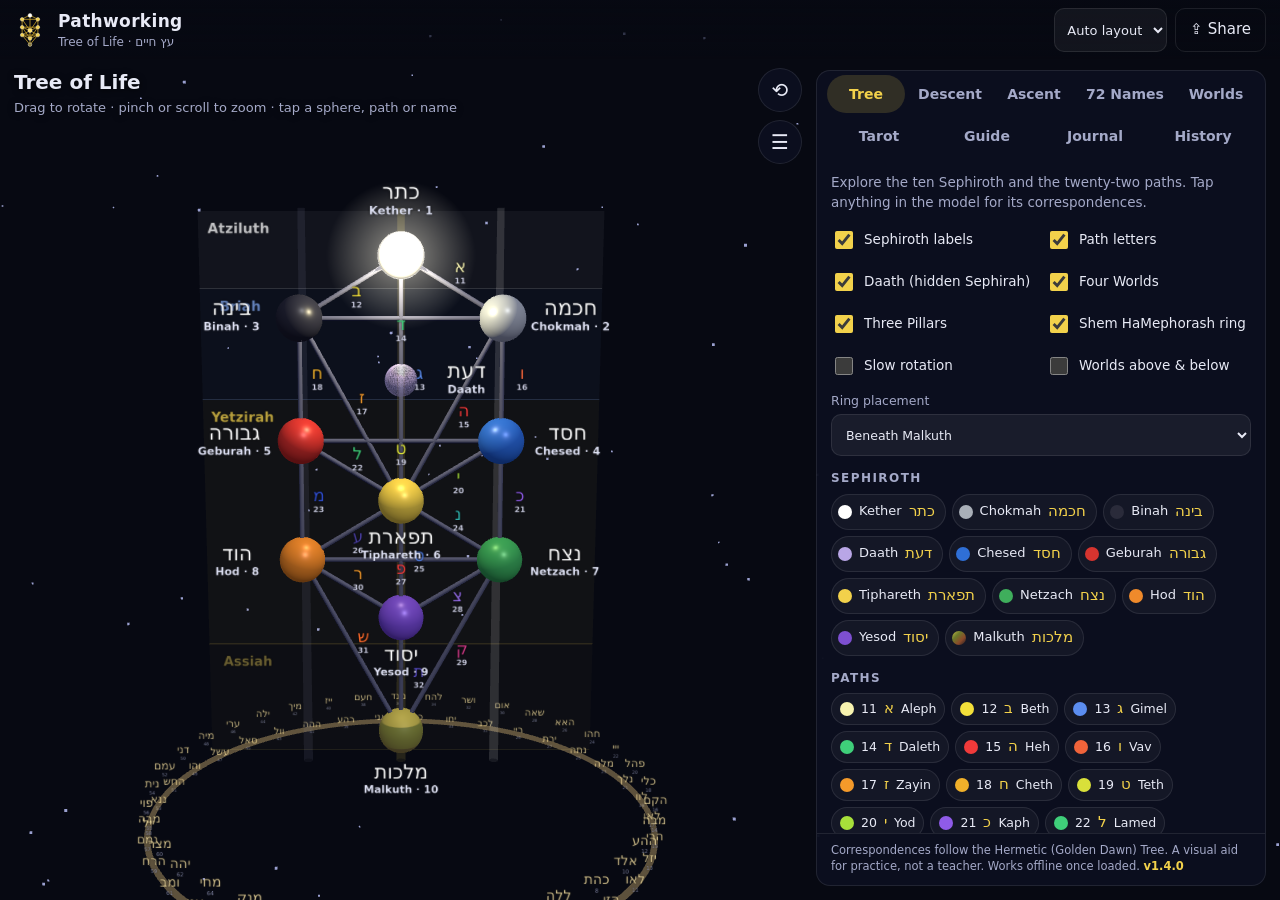
==== commit 7f571abe: "Publish apps from c2209f56371248649a39b35d5a9c8c7e29e707f8" ====
--- a/pathworking/index.html
+++ b/pathworking/index.html
@@ -27,8 +27,13 @@
     </div>
   </div>
   <div class="topbar-actions">
+    <select id="layout-pick" class="layout-pick" aria-label="Layout" title="Choose the phone or desktop layout">
+      <option value="auto">Auto layout</option>
+      <option value="phone">Phone</option>
+      <option value="desktop">Desktop</option>
+    </select>
     <button id="share-btn" class="btn btn-ghost" type="button" title="Share this app">
-      <span aria-hidden="true">⇪</span> Share
+      <span aria-hidden="true">⇪</span><span class="share-label"> Share</span>
     </button>
     <button id="install-btn" class="btn btn-gold" type="button" hidden>Install</button>
   </div>
@@ -50,7 +55,9 @@
   <div id="toast" class="toast" role="status" aria-live="polite" hidden></div>
 
   <aside id="panel" class="panel" aria-label="Controls">
-    <div class="panel-grip" aria-hidden="true"></div>
+    <div class="panel-grip" role="button" tabindex="0" aria-label="Resize the panel: tap to cycle half, tall and hidden"></div>
+    <div class="panel-grip-hint" id="grip-hint" aria-hidden="true">tap to expand</div>
+    <div class="tabs-wrap">
     <nav class="tabs" role="tablist" aria-label="Modes">
       <button class="tab" role="tab" data-tab="tree" aria-selected="true">Tree</button>
       <button class="tab" role="tab" data-tab="descent" aria-selected="false">Descent</button>
@@ -62,6 +69,7 @@
       <button class="tab" role="tab" data-tab="journal" aria-selected="false">Journal</button>
       <button class="tab" role="tab" data-tab="history" aria-selected="false">History</button>
     </nav>
+    </div>
 
     <div class="panel-body">
       <!-- TREE -->
@@ -240,6 +248,17 @@
           <label class="toggle toggle-inline"><input id="guide-auto" type="checkbox"> Auto-advance</label>
           <label class="toggle toggle-inline"><input id="guide-breath" type="checkbox"> Breath pacer</label>
         </div>
+        <details class="prep-sec" data-sec="voice">
+          <summary><span class="prep-num">🔊</span> Voice <span class="prep-sub">hear the Names; read steps aloud</span></summary>
+          <div class="prep-body" id="voice-box">
+            <label class="toggle"><input id="guide-read" type="checkbox"> Read each step aloud as it begins (eyes closed)</label>
+            <label class="toggle"><input id="voice-vibrate" type="checkbox"> Vibrate slowly: draw out each syllable of a Name</label>
+            <label class="field">Voice<select id="voice-sel"></select></label>
+            <label class="field">Speed <input id="voice-rate" type="range" min="0.5" max="1.3" step="0.05" value="0.9"></label>
+            <button class="btn btn-sm" type="button" id="voice-test">🔊 Test the voice</button>
+            <p class="note">Tap any 🔊 in the app, or a gold Name in a step, to hear it. Tap “Read” on a step to hear the whole step; tap again to stop. Pronunciations follow the usual Western (Golden Dawn) teaching: <em>kh</em> as in <em>loch</em>, <em>tz</em> as in <em>its</em>, stress on the last syllable.</p>
+          </div>
+        </details>
         <div id="breath" class="breath" hidden>
           <div class="breath-circle"></div>
           <div class="breath-label" id="breath-label">Inhale</div>
--- a/pathworking/styles.css
+++ b/pathworking/styles.css
@@ -75,7 +75,7 @@
   text-shadow: 0 1px 6px rgba(0, 0, 0, 0.8);
 }
 .hud-title { font-size: 20px; font-weight: 700; }
-@media (max-width: 899px) { .hud-title { font-size: 16px; } .hud-sub { font-size: 12px; } .hud { max-width: 64vw; } }
+body.narrow .hud-title { font-size: 16px; } body.narrow .hud-sub { font-size: 12px; } body.narrow .hud { max-width: 64vw; }
 .hud-sub { font-size: 13px; color: var(--muted); margin-top: 2px; }
 .hud .heb { font-family: var(--hebrew); font-size: 1.25em; color: var(--gold); margin-left: 6px; }
 .scene-tools { position: absolute; right: 14px; top: calc(var(--top-h) + env(safe-area-inset-top) + 8px); display: flex; flex-direction: column; gap: 8px; z-index: 6; }
@@ -107,19 +107,42 @@
 .panel-body { overflow-y: auto; padding: 4px 14px 12px; flex: 1; -webkit-overflow-scrolling: touch; }
 .panel-foot { padding: 8px 14px 10px; border-top: 1px solid var(--line); font-size: 11.5px; color: var(--muted); }
 
-@media (min-width: 900px) {
-  .panel {
-    top: calc(var(--top-h) + env(safe-area-inset-top) + 10px); right: 14px; bottom: 14px; left: auto; width: var(--panel-w);
-    max-height: none; border-radius: var(--radius); border: 1px solid var(--line);
-  }
-  .panel.collapsed { transform: translateX(calc(100% + 20px)); }
-  .panel-grip { display: none; }
-  .tab { padding: 8px 9px; font-size: 14px; }
-  .scene-tools { right: calc(var(--panel-w) + 28px); }
-  .panel.collapsed ~ .scene-tools, .stage.panel-hidden .scene-tools { right: 14px; }
-  .hud { max-width: calc(100vw - var(--panel-w) - 120px); }
-  .toast { bottom: 28px; }
-}
+body.wide .panel {
+  top: calc(var(--top-h) + env(safe-area-inset-top) + 10px); right: 14px; bottom: 14px; left: auto; width: min(var(--panel-w), calc(100vw - 28px));
+  max-height: none; border-radius: var(--radius); border: 1px solid var(--line);
+}
+body.wide .panel.collapsed { transform: translateX(calc(100% + 20px)); }
+body.wide .panel-grip { display: none; }
+body.wide .tab { padding: 8px 9px; font-size: 14px; flex: 1 0 18%; }
+body.wide .tabs { flex-wrap: wrap; }
+body.wide .scene-tools { right: calc(var(--panel-w) + 28px); }
+body.wide .panel.collapsed ~ .scene-tools, body.wide .stage.panel-hidden .scene-tools { right: 14px; }
+body.wide .hud { max-width: max(44vw, calc(100vw - var(--panel-w) - 120px)); }
+body.wide .toast { bottom: 28px; }
+
+/* phone: bottom sheet with three heights (collapsed / half / tall), scrollable tab strip with fade hints */
+body.narrow .panel.tall { max-height: calc(100vh - var(--top-h) - env(safe-area-inset-top) - 8px); }
+body.narrow .panel-grip { cursor: pointer; width: 60px; height: 5px; margin: 8px auto 2px; }
+body.narrow .panel-grip-hint { text-align: center; font-size: 10.5px; color: var(--muted); margin: 0 0 2px; letter-spacing: .04em; }
+body.narrow .tabs-wrap { position: relative; }
+body.narrow .tabs-wrap::after { content: ""; position: absolute; right: 0; top: 0; bottom: 8px; width: 36px; pointer-events: none; background: linear-gradient(to right, transparent, var(--panel-solid)); }
+body.narrow .tabs { padding: 2px 36px 8px 10px; gap: 2px; }
+body.narrow .tab { padding: 7px 11px; min-height: 36px; font-size: 13.5px; }
+body.narrow .lead { font-size: 14px; line-height: 1.5; }
+body.narrow .card dl { grid-template-columns: 1fr; gap: 1px 0; }
+body.narrow .card dt { font-size: 11px; text-transform: uppercase; letter-spacing: .08em; margin-top: 6px; }
+body.narrow .card dd { font-size: 14px; }
+body.narrow .steps-compact { grid-template-columns: 1fr; }
+body.narrow .row2 { gap: 8px; }
+body.narrow .vtable { display: block; overflow-x: auto; white-space: nowrap; }
+body.narrow .vtable td, body.narrow .vtable th { white-space: normal; min-width: 90px; }
+body.narrow .prep-body, body.narrow .guide-step p, body.narrow .method p { font-size: 14px; line-height: 1.55; }
+body.narrow .tarot-grid { grid-template-columns: repeat(auto-fill, minmax(96px, 1fr)); }
+body.narrow .j-summary { grid-template-columns: repeat(3, 1fr); }
+body.narrow .checks { grid-template-columns: 1fr; }
+body.narrow .needs .toggle { min-height: 34px; }
+body.narrow .topbar .btn-ghost span + span, body.narrow .share-label { display: none; }
+body.narrow .layout-pick { min-width: 0; }
 
 /* content */
 .lead { color: var(--muted); font-size: 13.5px; margin: 6px 0 10px; }
@@ -331,7 +354,7 @@
 @media (max-width: 420px) { .ef-add { grid-template-columns: 1fr 1fr; } .ef-add input:last-of-type { grid-column: 1 / -1; } .quarters { grid-template-columns: 1fr 1fr; } }
 
 /* ───────────── worlds ───────────── */
-@media (min-width: 900px) { .tabs { flex-wrap: wrap; } .tab { flex: 1 0 22%; } }
+
 .world-list { display: grid; gap: 6px; }
 .world-chip {
   text-align: left; display: grid; gap: 2px; padding: 9px 12px; border-radius: 12px; cursor: pointer;
@@ -405,4 +428,27 @@
 .tag-adjusted { color: var(--gold); border-color: rgba(242, 209, 75, 0.5); }
 .tag-fixed { color: var(--danger); border-color: rgba(240, 106, 106, 0.5); }
 .tag-content { color: var(--violet); border-color: rgba(154, 124, 240, 0.5); }
-@media (min-width: 900px) { .tab { flex: 1 0 18%; } }
+
+
+/* layout picker */
+.layout-pick {
+  background: rgba(255, 255, 255, 0.05); border: 1px solid var(--line); color: var(--text); border-radius: 10px;
+  min-height: 44px; padding: 0 8px; font-size: 13px; max-width: 120px;
+}
+.layout-pick option { background: var(--panel-solid); }
+.topbar-actions { align-items: center; }
+
+/* ───────────── speech ───────────── */
+.say { border: 1px solid var(--line); background: rgba(255, 255, 255, 0.05); color: var(--gold); border-radius: 999px; font-size: 12px; padding: 2px 7px; min-height: 26px; cursor: pointer; margin-left: 6px; vertical-align: middle; line-height: 1; }
+.say:hover { background: rgba(242, 209, 75, 0.18); }
+.say-step { font-size: 12px; margin-left: 8px; vertical-align: 3px; font-weight: 600; }
+.guide-step .vibrate { border: 0; background: rgba(242, 209, 75, 0.1); color: var(--gold); font-weight: 700; padding: 1px 6px; border-radius: 6px; cursor: pointer; font: inherit; font-weight: 700; }
+.guide-step .vibrate:hover { background: rgba(242, 209, 75, 0.22); }
+.guide-step .vibrate .say-ico { font-size: 10px; opacity: 0.7; }
+.say-grid { display: grid; gap: 3px; margin: 8px 0; }
+.say-row { display: grid; grid-template-columns: 1fr 1fr auto; align-items: center; gap: 8px; padding: 4px 8px; border-radius: 8px; background: rgba(255, 255, 255, 0.03); font-size: 13px; }
+.say-ph { color: var(--muted); font-family: ui-monospace, SFMono-Regular, Menlo, monospace; font-size: 12px; }
+#voice-rate { width: 100%; accent-color: var(--gold); min-height: 30px; }
+#voice-box .toggle { min-height: 34px; }
+
+body.wide .panel-grip-hint { display: none; }
